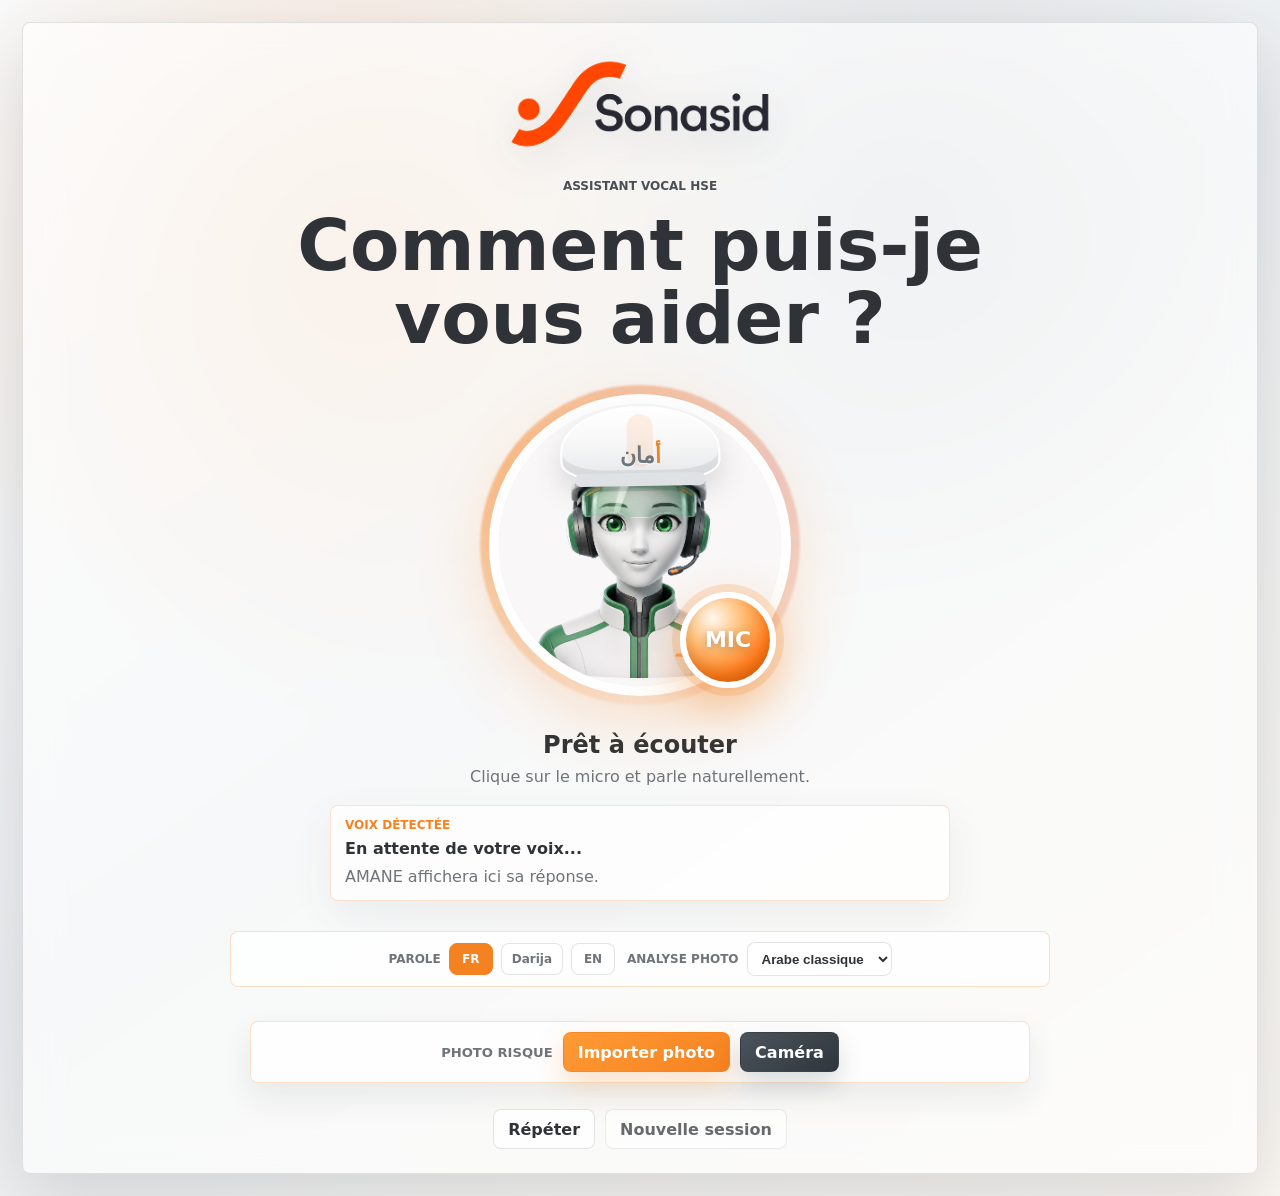
==== frontend/index.html @ 5910cf43 "Initial AMANE HSE assistant project" ====
<!doctype html>
<html lang="fr">
  <head>
    <meta charset="utf-8" />
    <meta name="viewport" content="width=device-width, initial-scale=1" />
    <link rel="icon" type="image/svg+xml" href="./assets/assistant-logo.svg" />
    <title>AMANE AI - Assistant vocal HSE</title>
    <link rel="stylesheet" href="./styles.css?v=lang-choice-20260717-1" />
  </head>
  <body>
    <main class="assistant-shell">
      <section class="voice-screen" aria-label="Assistant vocal AMANE">
        <header class="top-bar">
          <div class="brand-pill">
            <span class="brand-dot"></span>
            <div>
              <strong>AMANE AI</strong>
              <small id="apiHint">Connexion en cours</small>
            </div>
          </div>
          <div class="top-actions">
            <span class="status-dot" id="apiDot"></span>
            <strong id="apiStatus">V&eacute;rification API</strong>
          </div>
        </header>

        <div class="assistant-center">
          <img class="main-sonasid-logo" src="./assets/sonasid-logo-cropped.png" alt="Sonasid" />
          <p class="eyebrow">Assistant vocal HSE</p>
          <h1>Comment puis-je vous aider ?</h1>

          <button class="assistant-avatar-card" id="micButton" type="button" aria-label="Parler avec AMANE">
            <span class="avatar-glow"></span>
            <img class="assistant-avatar" src="./assets/amane-assistant.png" alt="Avatar de l'assistant vocal AMANE AI" />
            <span class="helmet-shell" aria-hidden="true"></span>
            <span class="helmet-brand helmet-amane-logo" aria-hidden="true"><span class="amane-word"><span class="amane-orange">&#1571;</span><span class="amane-gray">&#1605;&#1575;&#1606;</span></span></span>
            <span class="voice-control" id="voiceOrb">
              <span class="mic-symbol">MIC</span>
            </span>
          </button>

          <div class="voice-copy">
            <h2 id="voiceState">Pr&ecirc;t &agrave; &eacute;couter</h2>
            <p id="voiceHint">Clique sur le micro et parle naturellement.</p>
          </div>

          <div class="live-transcript" aria-live="polite">
            <span>Voix d&eacute;tect&eacute;e</span>
            <strong id="liveTranscript">En attente de votre voix...</strong>
            <p id="assistantReplyPreview">AMANE affichera ici sa r&eacute;ponse.</p>
          </div>

          <div class="language-panel" aria-label="Choix des langues AMANE">
            <div class="language-group">
              <span>Parole</span>
              <button class="language-button is-active" type="button" data-speech-lang="fr-FR">FR</button>
              <button class="language-button" type="button" data-speech-lang="ar-MA">Darija</button>
              <button class="language-button" type="button" data-speech-lang="en-US">EN</button>
            </div>
            <label class="analysis-language" for="analysisLanguageSelect">
              <span>Analyse photo</span>
              <select id="analysisLanguageSelect">
                <option value="ar" selected>Arabe classique</option>
                <option value="fr">Fran&ccedil;ais</option>
                <option value="en">English</option>
              </select>
            </label>
          </div>

          <div class="risk-photo-bar" aria-label="Analyse photo de risque">
            <span class="risk-photo-label">Photo risque</span>
            <button class="secondary-button photo-button" type="button" id="galleryPhotoButton">Importer photo</button>
            <button class="secondary-button camera-button" type="button" id="cameraPhotoButton">Cam&eacute;ra</button>
            <input id="photoInput" type="file" accept="image/*" hidden />
            <input id="cameraInput" type="file" accept="image/*" capture="environment" hidden />
          </div>

          <div class="quick-actions public-actions">
            <button class="secondary-button" type="button" id="repeatButton">R&eacute;p&eacute;ter</button>
            <button class="secondary-button quiet-action" type="button" id="newSessionButton">Nouvelle session</button>
          </div>

          <div class="session-strip">
            <span id="sessionLabel">Session active</span>
            <span class="pill" id="stepPill">start</span>
          </div>
        </div>

        <section class="conversation-dock" id="conversationDock" aria-label="Conversation" hidden>
          <div class="dock-header">
            <strong>Conversation</strong>
            <button class="icon-button" type="button" id="conversationCloseButton" aria-label="Fermer la conversation">&times;</button>
          </div>
          <div class="messages" id="messages"></div>
          <form class="composer" id="chatForm">
            <input
              id="messageInput"
              name="message"
              type="text"
              autocomplete="off"
              placeholder="&Eacute;crire au lieu de parler..."
              required
            />
            <button class="send-button" type="submit">Envoyer</button>
          </form>
        </section>
      </section>

      <aside class="report-drawer" id="reportDrawer" aria-label="Rapport HSE" hidden>
        <section class="drawer-card">
          <div class="drawer-title">
            <button class="icon-button drawer-close" type="button" id="reportCloseButton" aria-label="Fermer le rapport">&times;</button>
            <div>
              <p class="eyebrow">Formulaire intelligent</p>
              <h2>Rapport en cours</h2>
            </div>
            <span id="completionBadge">En cours</span>
          </div>
          <dl class="data-list" id="dataList"></dl>
        </section>

        <section class="drawer-card reports-card">
          <div class="drawer-title compact-title">
            <h2>Rapports sauvegard&eacute;s</h2>
            <button class="icon-button" type="button" id="reloadReportsButton" aria-label="Actualiser">R</button>
          </div>
          <div class="reports-list" id="reportsList"></div>
          <button class="hidden-action" type="button" id="refreshReportsButton">Actualiser rapports</button>
        </section>
      </aside>
    </main>

    <script src="./app.js?v=lang-choice-20260717-1"></script>
  </body>
</html>
---- frontend/styles.css ----
:root {
  color-scheme: light;
  --ink: #2f3337;
  --muted: #6f7479;
  --panel: rgba(255, 255, 255, 0.9);
  --panel-solid: #ffffff;
  --line: rgba(62, 66, 70, 0.14);
  --brand: #f58220;
  --brand-dark: #4a4f54;
  --accent: #e4572e;
  --warning: #b7791f;
  --shadow: 0 24px 70px rgba(47, 51, 55, 0.16);
  font-family: Inter, ui-sans-serif, system-ui, -apple-system, BlinkMacSystemFont, "Segoe UI", sans-serif;
}

* {
  box-sizing: border-box;
}

body {
  margin: 0;
  min-height: 100vh;
  color: var(--ink);
  background:
    radial-gradient(circle at 28% 22%, rgba(245, 130, 32, 0.18), transparent 34%),
    radial-gradient(circle at 70% 18%, rgba(90, 96, 102, 0.12), transparent 30%),
    linear-gradient(145deg, #fafafa 0%, #eceff1 48%, #faf7f2 100%);
}

button,
input {
  font: inherit;
}

button {
  cursor: pointer;
}

.assistant-shell {
  display: grid;
  grid-template-columns: minmax(0, 1fr);
  min-height: 100vh;
  padding: 22px;
}

.voice-screen {
  position: relative;
  display: grid;
  grid-template-rows: 1fr auto;
  min-width: 0;
  min-height: calc(100vh - 44px);
  overflow: hidden;
  border: 1px solid var(--line);
  border-radius: 8px;
  background: rgba(255, 255, 255, 0.58);
  box-shadow: var(--shadow);
  backdrop-filter: blur(18px);
}



.voice-screen > * {
  position: relative;
  z-index: 1;
}
.top-bar {
  display: none;
}

.brand-pill,
.top-actions {
  display: flex;
  align-items: center;
  gap: 10px;
}

.brand-pill {
  min-height: 52px;
  border: 1px solid var(--line);
  border-radius: 8px;
  padding: 8px 12px;
  background: rgba(255, 255, 255, 0.68);
}

.brand-dot {
  width: 34px;
  height: 34px;
  border-radius: 8px;
  background: linear-gradient(145deg, var(--brand), #ffad5f);
}

.brand-pill strong,
.brand-pill small,
.top-actions strong {
  display: block;
}

.brand-pill small {
  color: var(--muted);
  font-size: 12px;
}

.status-dot {
  width: 11px;
  height: 11px;
  border-radius: 50%;
  background: var(--warning);
}

.status-dot.online {
  background: #f58220;
}

.status-dot.offline {
  background: var(--accent);
}

.assistant-center {
  display: grid;
  align-content: center;
  justify-items: center;
  gap: 16px;
  padding: 24px;
  text-align: center;
}

.main-sonasid-logo {
  width: clamp(230px, 24vw, 360px);
  height: auto;
  display: block;
  object-fit: contain;
  margin: 0 0 2px;
  filter: saturate(1.2) contrast(1.14) drop-shadow(0 10px 22px rgba(74, 79, 84, 0.16));
}
.eyebrow {
  margin: 0;
  color: var(--brand-dark);
  font-size: 12px;
  font-weight: 900;
  text-transform: uppercase;
}

h1,
h2,
p {
  margin-top: 0;
}

h1 {
  max-width: 740px;
  margin-bottom: 4px;
  font-size: clamp(38px, 6vw, 72px);
  line-height: 1.02;
  letter-spacing: 0;
}

.assistant-avatar-card {
  position: relative;
  display: grid;
  width: min(40vw, 340px);
  min-width: 230px;
  aspect-ratio: 1;
  place-items: center;
  border: 0;
  border-radius: 50%;
  background: transparent;
  padding: 0;
  animation: avatarFloat 6.5s ease-in-out infinite;
  transition: transform 220ms ease;
  will-change: transform, translate;
}

.assistant-avatar-card:hover {
  transform: translateY(-4px) scale(1.01);
}

.avatar-glow {
  position: absolute;
  inset: 10px;
  border-radius: 50%;
  background:
    conic-gradient(from 180deg, rgba(245, 130, 32, 0.1), rgba(245, 130, 32, 0.58), rgba(216, 79, 53, 0.32), rgba(245, 130, 32, 0.1));
  filter: blur(1px);
  opacity: 0.84;
  animation: rotateOrb 10s linear infinite;
}

.assistant-avatar {
  position: relative;
  z-index: 1;
  width: calc(100% - 38px);
  height: calc(100% - 38px);
  border: 10px solid rgba(255, 255, 255, 0.78);
  border-radius: 50%;
  object-fit: cover;
  object-position: center 28%;
  background: #f7fbf9;
  box-shadow:
    0 24px 70px rgba(245, 130, 32, 0.24),
    inset 0 0 0 1px rgba(74, 79, 84, 0.12);
  animation: avatarSlideIn 720ms cubic-bezier(0.16, 1, 0.3, 1) both;
}

.helmet-shell {
  position: absolute;
  z-index: 2;
  top: 9%;
  left: 50%;
  width: 47%;
  height: 22%;
  border-radius: 58% 58% 34% 34% / 70% 70% 30% 30%;
  background:
    linear-gradient(180deg, #ffffff 0%, #f7f7f7 48%, #e5e7ea 100%);
  border: 2px solid rgba(255, 255, 255, 0.95);
  box-shadow:
    inset 0 -9px 0 rgba(74, 79, 84, 0.1),
    0 14px 28px rgba(74, 79, 84, 0.18);
  pointer-events: none;
  transform: translateX(-50%) rotate(-1deg);
}

.helmet-shell::before {
  content: "";
  position: absolute;
  top: 8%;
  left: 50%;
  width: 17%;
  height: 76%;
  border-radius: 999px;
  background: rgba(245, 130, 32, 0.12);
  transform: translateX(-50%);
}

.helmet-shell::after {
  content: "";
  position: absolute;
  left: 8%;
  right: 8%;
  bottom: -10%;
  height: 18%;
  border-radius: 999px;
  background: #dfe2e5;
  box-shadow: 0 5px 0 rgba(74, 79, 84, 0.22);
}

.helmet-brand {
  position: absolute;
  z-index: 3;
  top: 20.2%;
  left: 50%;
  display: inline-flex;
  align-items: center;
  justify-content: center;
  min-width: 58px;
  min-height: 24px;
  padding: 0;
  border: 0;
  border-radius: 0;
  background: transparent;
  pointer-events: none;
  transform: translateX(-50%) rotate(-1deg);
}

.helmet-amane-logo {
  gap: 0;
  direction: rtl;
}

.amane-word {
  color: #6f757b;
  font-family: Tahoma, Arial, sans-serif;
  font-size: 22px;
  font-weight: 900;
  line-height: 1;
  letter-spacing: 0;
  text-shadow: 0 1px 0 rgba(255, 255, 255, 0.95);
}


.amane-orange {
  color: var(--brand);
}

.amane-gray {
  color: #6f757b;
}

.voice-control {
  position: absolute;
  z-index: 4;
  right: 10%;
  bottom: 8%;
  display: grid;
  width: 96px;
  height: 96px;
  place-items: center;
  border: 6px solid #ffffff;
  border-radius: 50%;
  background:
    radial-gradient(circle at 32% 24%, #fff8ef 0%, #ffbe75 35%, #ff7a1a 68%, #d94f00 100%);
  color: white;
  font-weight: 900;
  box-shadow:
    0 0 0 8px rgba(245, 130, 32, 0.18),
    0 20px 52px rgba(245, 130, 32, 0.46),
    inset 0 -8px 14px rgba(117, 54, 0, 0.2);
  transition: transform 180ms ease, box-shadow 180ms ease, background 180ms ease;
}

.voice-control.listening {
  background:
    radial-gradient(circle at 32% 24%, #fff8ef 0%, #ff9c66 36%, #ff4b1f 70%, #c8280b 100%);
  box-shadow:
    0 0 0 12px rgba(255, 75, 31, 0.18),
    0 0 0 24px rgba(255, 75, 31, 0.08),
    0 24px 66px rgba(216, 79, 53, 0.42);
  transform: scale(1.1);
}

.voice-control.speaking {
  background:
    radial-gradient(circle at 35% 26%, #ffffff 0%, #f0f1f2 42%, #a7adb3 72%, #5e666e 100%);
  box-shadow:
    0 0 0 15px rgba(35, 123, 147, 0.12),
    0 24px 66px rgba(35, 123, 147, 0.28);
}

.voice-control.error {
  background:
    radial-gradient(circle at 35% 26%, #ffffff 0%, #fff3d9 42%, #e4b452 72%, #b78018 100%);
}

.mic-symbol {
  font-size: 22px;
  letter-spacing: 0;
  text-shadow: 0 2px 8px rgba(83, 37, 0, 0.34);
}
.voice-copy h2 {
  margin-bottom: 6px;
  font-size: 24px;
}

.voice-copy p {
  max-width: 520px;
  margin-bottom: 0;
  color: var(--muted);
  line-height: 1.45;
}

.live-transcript {
  display: grid;
  gap: 6px;
  width: min(620px, 100%);
  border: 1px solid rgba(245, 130, 32, 0.22);
  border-radius: 8px;
  padding: 12px 14px;
  background: rgba(255, 255, 255, 0.68);
  box-shadow: 0 14px 38px rgba(74, 79, 84, 0.08);
  text-align: left;
}

.live-transcript span {
  color: var(--brand);
  font-size: 12px;
  font-weight: 900;
  text-transform: uppercase;
}

.live-transcript strong {
  color: var(--ink);
  font-size: 16px;
  line-height: 1.35;
  overflow-wrap: anywhere;
}

.live-transcript p {
  margin: 0;
  color: var(--muted);
  line-height: 1.45;
  overflow-wrap: anywhere;
  white-space: pre-wrap;
}

.quick-actions,
.session-strip,
.language-actions {
  display: flex;
  align-items: center;
  justify-content: center;
  flex-wrap: wrap;
  gap: 10px;
}

.language-actions {
  gap: 6px;
}

.language-button {
  min-width: 44px;
  min-height: 32px;
  border: 1px solid var(--line);
  border-radius: 8px;
  padding: 0 10px;
  background: rgba(255, 255, 255, 0.64);
  color: var(--muted);
  font-size: 12px;
  font-weight: 900;
}

.language-button.is-active {
  border-color: var(--brand);
  background: var(--brand);
  color: white;
}


.language-panel {
  width: min(820px, 100%);
  display: flex;
  align-items: center;
  justify-content: center;
  flex-wrap: wrap;
  gap: 12px;
  margin: 14px auto 0;
  padding: 10px 12px;
  border: 1px solid rgba(245, 130, 32, 0.26);
  border-radius: 8px;
  background: rgba(255, 255, 255, 0.74);
}

.language-group,
.analysis-language {
  display: inline-flex;
  align-items: center;
  gap: 8px;
}

.language-group > span,
.analysis-language > span {
  color: var(--muted);
  font-size: 12px;
  font-weight: 900;
  text-transform: uppercase;
}

.analysis-language select {
  min-height: 34px;
  border: 1px solid var(--line);
  border-radius: 8px;
  padding: 0 10px;
  background: white;
  color: var(--ink);
  font-weight: 900;
}

.secondary-button,
.send-button,
.icon-button {
  min-height: 40px;
  border: 1px solid var(--line);
  border-radius: 8px;
  padding: 0 14px;
  font-weight: 800;
}

.secondary-button,
.icon-button {
  background: rgba(255, 255, 255, 0.72);
  color: var(--ink);
}

.send-button {
  border-color: var(--brand);
  background: var(--brand);
  color: white;
}

.icon-button {
  width: 34px;
  min-height: 32px;
  padding: 0;
}

.quiet-action {
  opacity: 0.72;
}

.quiet-action:hover {
  opacity: 1;
}

.session-strip {
  display: none;
  color: var(--muted);
  font-size: 13px;
}

.pill,
#completionBadge {
  display: inline-flex;
  align-items: center;
  justify-content: center;
  min-height: 28px;
  border-radius: 999px;
  padding: 0 10px;
  background: #fff1e4;
  color: var(--brand-dark);
  font-size: 12px;
  font-weight: 900;
}

#completionBadge.done {
  background: #ffe3c2;
}

.conversation-dock {
  position: fixed;
  left: 50%;
  bottom: 22px;
  z-index: 30;
  display: grid;
  grid-template-rows: auto minmax(120px, 240px) auto;
  width: min(860px, calc(100vw - 44px));
  overflow: hidden;
  border: 1px solid var(--line);
  border-radius: 8px;
  background: rgba(255, 255, 255, 0.92);
  box-shadow: var(--shadow);
  opacity: 0;
  pointer-events: none;
  transform: translate(-50%, calc(100% + 34px));
  transition: opacity 200ms ease, transform 240ms ease;
  backdrop-filter: blur(18px);
}

.conversation-dock.is-open {
  opacity: 1;
  pointer-events: auto;
  transform: translate(-50%, 0);
}

.dock-header {
  display: flex;
  align-items: center;
  justify-content: space-between;
  gap: 12px;
  padding: 12px 14px;
  border-bottom: 1px solid var(--line);
}

.messages {
  display: flex;
  gap: 10px;
  min-width: 0;
  overflow-x: auto;
  overflow-y: hidden;
  padding: 14px;
}

.message {
  flex: 0 0 min(420px, 84vw);
  align-self: flex-start;
  border: 1px solid var(--line);
  border-radius: 8px;
  padding: 12px 14px;
  background: rgba(255, 255, 255, 0.86);
  line-height: 1.45;
  text-align: left;
  white-space: pre-wrap;
}

.message.user {
  border-color: #ffd4a6;
  background: rgba(255, 244, 232, 0.94);
}

.message.emergency {
  border-color: #efc7bd;
  background: #fff2ee;
}

.composer {
  display: grid;
  grid-template-columns: 1fr auto;
  gap: 10px;
  padding: 14px;
}

.composer input {
  min-width: 0;
  min-height: 42px;
  border: 1px solid var(--line);
  border-radius: 8px;
  padding: 0 12px;
  background: rgba(255, 255, 255, 0.78);
  outline: none;
}

.composer input:focus {
  border-color: var(--brand);
  box-shadow: 0 0 0 3px rgba(245, 130, 32, 0.12);
}

.report-drawer {
  position: fixed;
  top: 22px;
  right: 22px;
  bottom: 22px;
  z-index: 28;
  display: grid;
  grid-template-rows: minmax(360px, auto) 1fr;
  gap: 18px;
  width: min(420px, calc(100vw - 44px));
  min-width: 0;
  opacity: 0;
  pointer-events: none;
  transform: translateX(calc(100% + 34px));
  transition: opacity 200ms ease, transform 240ms ease;
}

.report-drawer.is-open {
  opacity: 1;
  pointer-events: auto;
  transform: translateX(0);
}

.drawer-card {
  overflow: hidden;
  border: 1px solid var(--line);
  border-radius: 8px;
  background: var(--panel);
  box-shadow: var(--shadow);
  backdrop-filter: blur(16px);
}

.drawer-title {
  display: flex;
  align-items: center;
  justify-content: space-between;
  gap: 12px;
  padding: 16px 18px;
  border-bottom: 1px solid var(--line);
}

.drawer-title h2 {
  margin-bottom: 0;
  font-size: 17px;
}

.compact-title h2 {
  margin: 0;
}

.data-list {
  display: grid;
  gap: 14px;
  max-height: 52vh;
  margin: 0;
  overflow-y: auto;
  padding: 16px 18px 18px;
}

.report-summary {
  display: grid;
  gap: 8px;
  border: 1px solid rgba(245, 130, 32, 0.18);
  border-radius: 8px;
  padding: 14px;
  background: linear-gradient(145deg, rgba(231, 243, 236, 0.92), rgba(255, 255, 255, 0.82));
}

.report-summary strong {
  font-size: 18px;
  overflow-wrap: anywhere;
}

.report-summary span {
  color: var(--muted);
  font-size: 13px;
  line-height: 1.4;
}

.report-badges {
  display: flex;
  flex-wrap: wrap;
  gap: 8px;
}

.table-badge {
  display: inline-flex;
  align-items: center;
  min-height: 26px;
  border: 1px solid rgba(245, 130, 32, 0.16);
  border-radius: 999px;
  padding: 0 9px;
  background: #fff1e4;
  color: var(--brand-dark);
  font-size: 12px;
  font-weight: 900;
  text-transform: capitalize;
  white-space: nowrap;
}

.table-badge.danger {
  border-color: rgba(216, 79, 53, 0.24);
  background: #fff2ee;
  color: #a73a25;
}

.table-badge.ok {
  background: #fff4e8;
  color: var(--brand-dark);
}

.report-section {
  display: grid;
  gap: 8px;
}

.report-section h3 {
  margin: 0;
  color: var(--brand-dark);
  font-size: 12px;
  font-weight: 900;
  letter-spacing: 0;
  text-transform: uppercase;
}

.report-table,
.saved-reports-table {
  width: 100%;
  border-collapse: separate;
  border-spacing: 0;
  overflow: hidden;
  border: 1px solid var(--line);
  border-radius: 8px;
  background: rgba(255, 255, 255, 0.82);
}

.report-table th,
.report-table td,
.saved-reports-table th,
.saved-reports-table td {
  padding: 10px 12px;
  border-bottom: 1px solid rgba(62, 66, 70, 0.1);
  text-align: left;
  vertical-align: top;
  font-size: 13px;
  line-height: 1.4;
}

.report-table tr:last-child th,
.report-table tr:last-child td,
.saved-reports-table tr:last-child td {
  border-bottom: 0;
}

.report-table th,
.saved-reports-table th {
  width: 38%;
  color: var(--muted);
  background: rgba(247, 250, 248, 0.88);
  font-weight: 900;
}

.report-table td,
.saved-reports-table td {
  overflow-wrap: anywhere;
}

.saved-reports-table thead th {
  color: var(--brand-dark);
  font-size: 12px;
  text-transform: uppercase;
}

.pdf-action {
  display: inline-flex;
  align-items: center;
  justify-content: center;
  min-height: 28px;
  border-radius: 8px;
  padding: 0 10px;
  background: var(--brand);
  color: white;
  font-size: 12px;
  font-weight: 900;
  text-decoration: none;
}

.reports-list {
  max-height: 40vh;
  overflow-y: auto;
  padding: 16px 18px 18px;
}

.empty-state {
  color: var(--muted);
  font-size: 13px;
  line-height: 1.45;
}

.hidden-action {
  display: none;
}

@keyframes rotateOrb {
  to {
    transform: rotate(360deg);
  }
}

@keyframes avatarSlideIn {
  from {
    opacity: 0;
    transform: translateX(-32px) scale(0.96);
  }
  to {
    opacity: 1;
    transform: translateX(0) scale(1);
  }
}

@keyframes avatarFloat {
  0%,
  100% {
    translate: -5px 0;
  }
  35% {
    translate: 5px -9px;
  }
  70% {
    translate: 2px -14px;
  }
}

@media (max-width: 1100px) {
  .assistant-shell {
    grid-template-columns: 1fr;
  }
}

@media (max-width: 760px) {
  .assistant-shell {
    padding: 12px;
  }

  .voice-screen {
    min-height: calc(100vh - 24px);
  }

  .top-bar {
  display: none;
}

  h1 {
    font-size: 38px;
  }

  .assistant-avatar-card {
    width: 230px;
    min-width: 230px;
  }

  .composer {
    grid-template-columns: 1fr;
  }

  .conversation-dock {
    bottom: 12px;
    width: calc(100vw - 24px);
  }

  .report-drawer {
    top: 12px;
    right: 12px;
    bottom: 12px;
    width: calc(100vw - 24px);
  }
}







.action-link { text-decoration: none; display: inline-flex; align-items: center; justify-content: center; }





























.photo-button {
  border-color: rgba(245, 130, 32, 0.58);
  background: linear-gradient(145deg, #ff9a35, #f58220);
  color: #ffffff;
  box-shadow: 0 12px 28px rgba(245, 130, 32, 0.24);
}

.photo-button:hover {
  transform: translateY(-1px);
  box-shadow: 0 16px 34px rgba(245, 130, 32, 0.32);
}
.risk-photo-bar {
  width: min(780px, 100%);
  display: flex;
  align-items: center;
  justify-content: center;
  flex-wrap: wrap;
  gap: 10px;
  margin: 18px auto 10px;
  padding: 10px;
  border: 1px solid rgba(245, 130, 32, 0.25);
  border-radius: 8px;
  background: rgba(255, 255, 255, 0.78);
  box-shadow: 0 14px 32px rgba(31, 36, 43, 0.08);
}

.risk-photo-label {
  color: var(--muted);
  font-size: 0.82rem;
  font-weight: 900;
  text-transform: uppercase;
}

.camera-button {
  border-color: rgba(48, 54, 61, 0.24);
  background: linear-gradient(145deg, #4b535c, #2f363d);
  color: #ffffff;
  box-shadow: 0 12px 26px rgba(47, 54, 61, 0.18);
}

.camera-button:hover,
.photo-button:hover {
  transform: translateY(-1px);
}
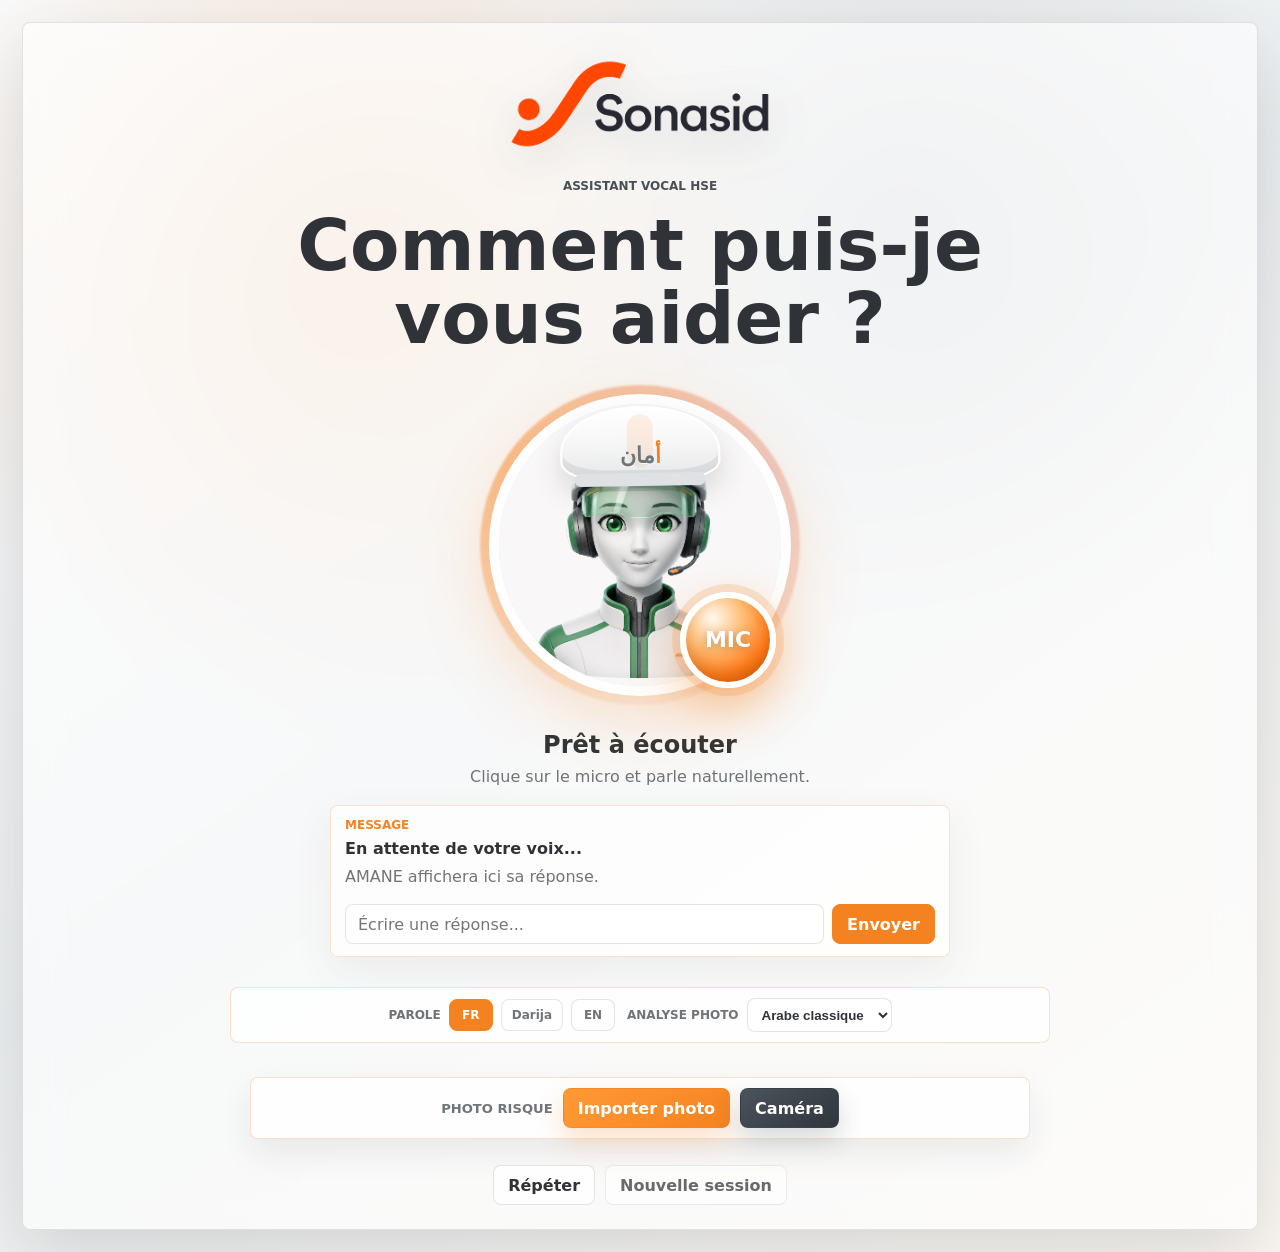
==== commit 6acb801b: "Improve AMANE vision analysis and keyboard response" ====
--- a/frontend/index.html
+++ b/frontend/index.html
@@ -1,11 +1,11 @@
-<!doctype html>
+﻿<!doctype html>
 <html lang="fr">
   <head>
     <meta charset="utf-8" />
     <meta name="viewport" content="width=device-width, initial-scale=1" />
     <link rel="icon" type="image/svg+xml" href="./assets/assistant-logo.svg" />
     <title>AMANE AI - Assistant vocal HSE</title>
-    <link rel="stylesheet" href="./styles.css?v=lang-choice-20260717-1" />
+    <link rel="stylesheet" href="./styles.css?v=inline-keyboard-20260721-1" />
   </head>
   <body>
     <main class="assistant-shell">
@@ -45,9 +45,20 @@
           </div>
 
           <div class="live-transcript" aria-live="polite">
-            <span>Voix d&eacute;tect&eacute;e</span>
+            <span>Message</span>
             <strong id="liveTranscript">En attente de votre voix...</strong>
             <p id="assistantReplyPreview">AMANE affichera ici sa r&eacute;ponse.</p>
+            <form class="inline-keyboard-form" id="chatForm">
+              <input
+                id="messageInput"
+                name="message"
+                type="text"
+                autocomplete="off"
+                placeholder="&Eacute;crire une r&eacute;ponse..."
+                required
+              />
+              <button class="send-button" type="submit">Envoyer</button>
+            </form>
           </div>
 
           <div class="language-panel" aria-label="Choix des langues AMANE">
@@ -92,17 +103,6 @@
             <button class="icon-button" type="button" id="conversationCloseButton" aria-label="Fermer la conversation">&times;</button>
           </div>
           <div class="messages" id="messages"></div>
-          <form class="composer" id="chatForm">
-            <input
-              id="messageInput"
-              name="message"
-              type="text"
-              autocomplete="off"
-              placeholder="&Eacute;crire au lieu de parler..."
-              required
-            />
-            <button class="send-button" type="submit">Envoyer</button>
-          </form>
         </section>
       </section>
 
@@ -130,6 +130,10 @@
       </aside>
     </main>
 
-    <script src="./app.js?v=lang-choice-20260717-1"></script>
+    <script src="./app.js?v=inline-keyboard-20260721-1"></script>
   </body>
-</html>+</html>
+
+
+
+
--- a/frontend/styles.css
+++ b/frontend/styles.css
@@ -1,4 +1,4 @@
-:root {
+﻿:root {
   color-scheme: light;
   --ink: #2f3337;
   --muted: #6f7479;
@@ -959,3 +959,48 @@
 .photo-button:hover {
   transform: translateY(-1px);
 }
+
+.keyboard-button {
+  border-color: rgba(245, 130, 32, 0.32);
+  background: rgba(255, 255, 255, 0.92);
+  color: var(--brand-dark);
+}
+
+.keyboard-button:hover {
+  border-color: var(--brand);
+  color: var(--brand);
+  transform: translateY(-1px);
+}
+
+.inline-keyboard-form {
+  display: grid;
+  grid-template-columns: minmax(0, 1fr) auto;
+  gap: 8px;
+  margin-top: 10px;
+}
+
+.inline-keyboard-form input {
+  min-width: 0;
+  min-height: 40px;
+  border: 1px solid var(--line);
+  border-radius: 8px;
+  padding: 0 12px;
+  background: rgba(255, 255, 255, 0.86);
+  color: var(--ink);
+  outline: none;
+}
+
+.inline-keyboard-form input:focus {
+  border-color: var(--brand);
+  box-shadow: 0 0 0 3px rgba(245, 130, 32, 0.12);
+}
+
+.inline-keyboard-form .send-button {
+  min-width: 92px;
+}
+
+@media (max-width: 520px) {
+  .inline-keyboard-form {
+    grid-template-columns: 1fr;
+  }
+}
